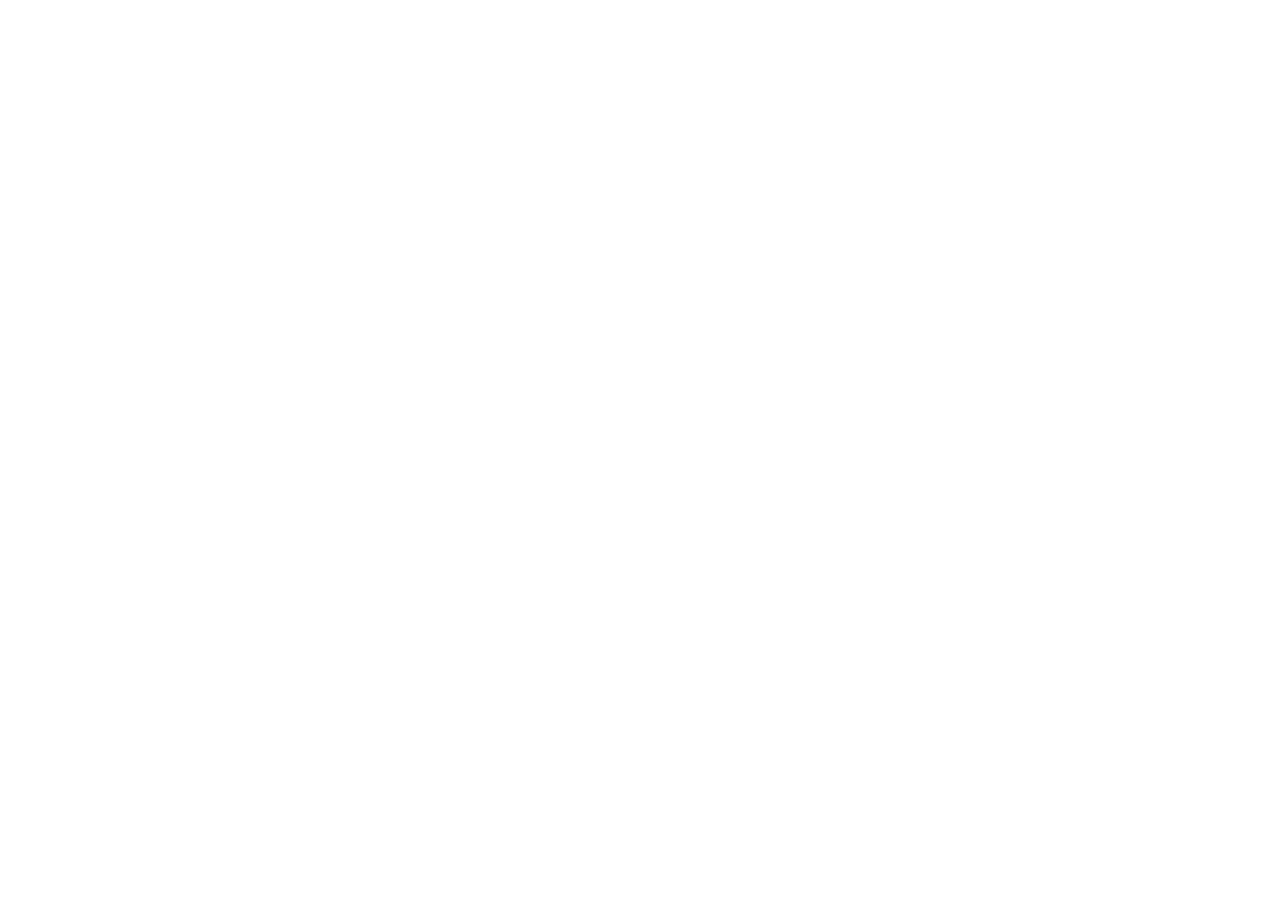
==== cg service.html @ f4475681 "start project" ====
<!DOCTYPE html>
<html lang="en">
<head>
    <meta charset="UTF-8">
    <meta http-equiv="X-UA-Compatible" content="IE=edge">
    <meta name="viewport" content="width=device-width, initial-scale=1.0">
    <title>Document</title>
</head>
<body>
    
</body>
</html>
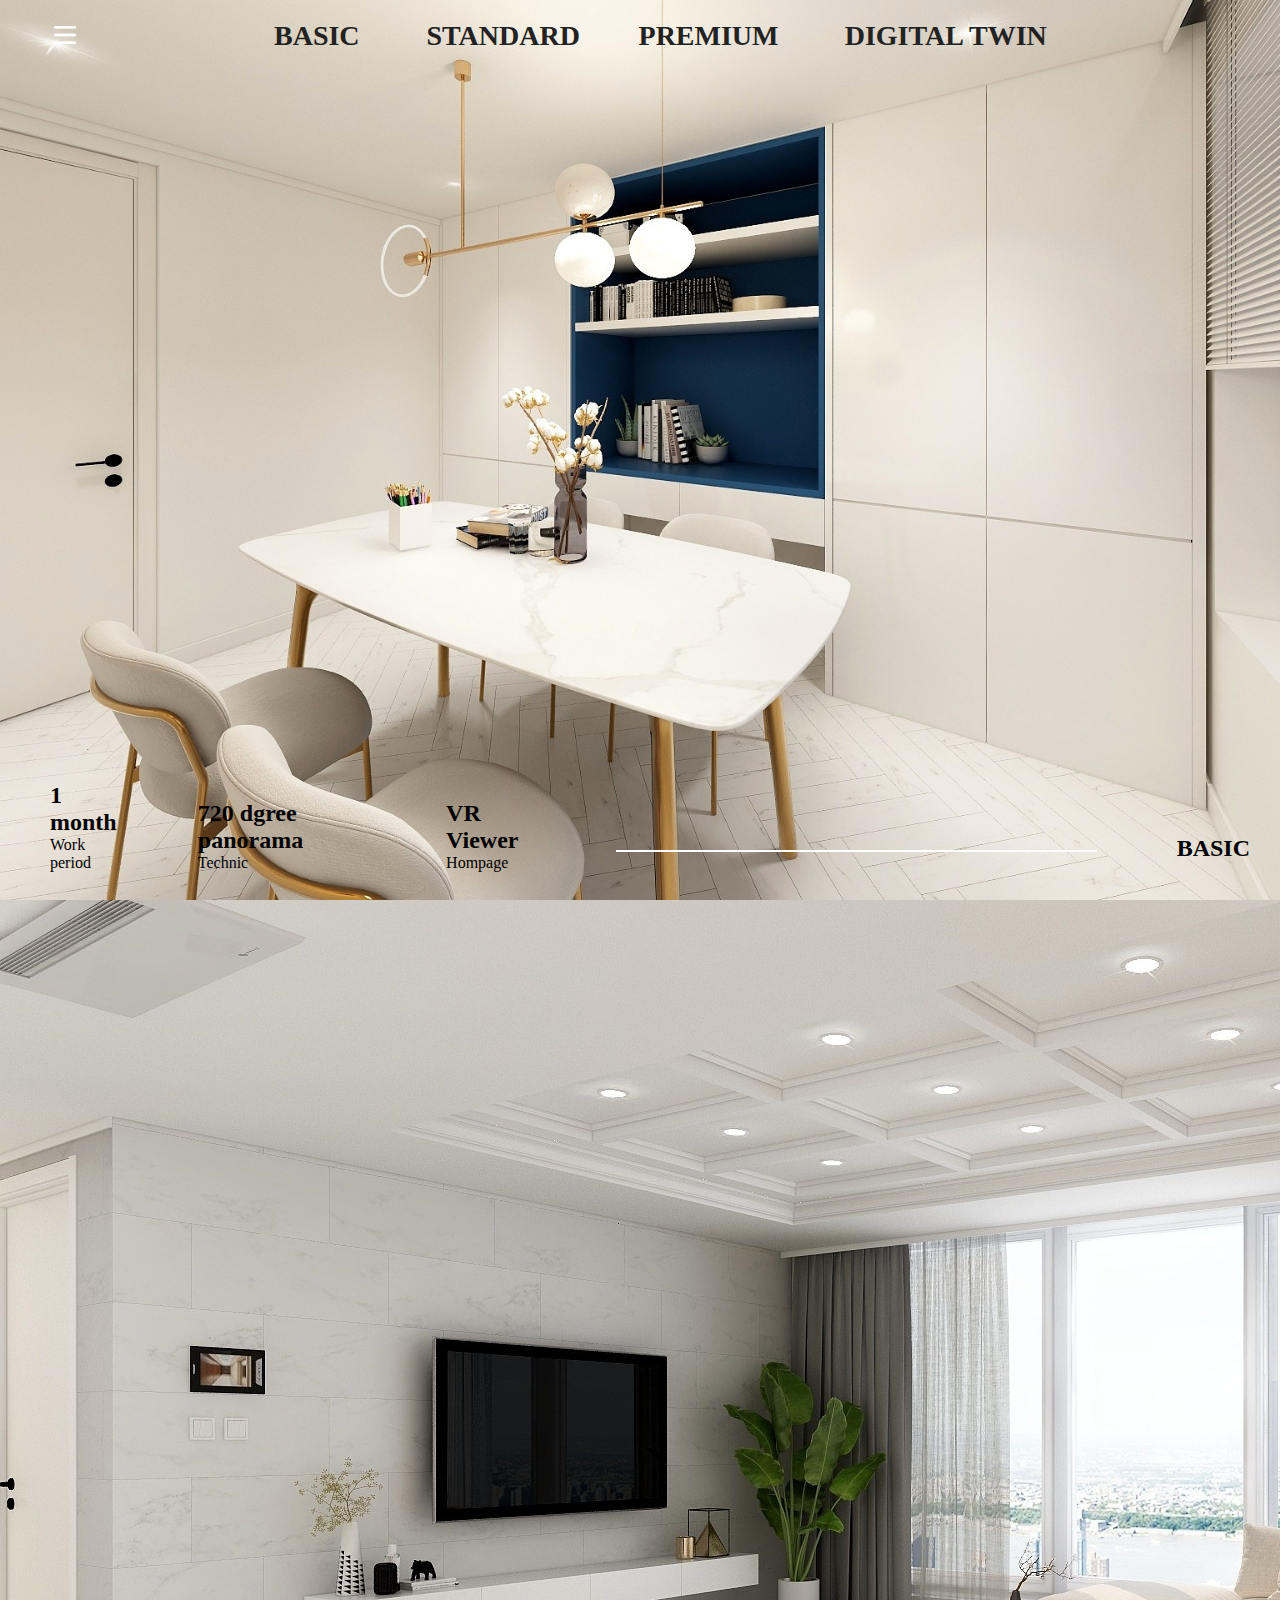
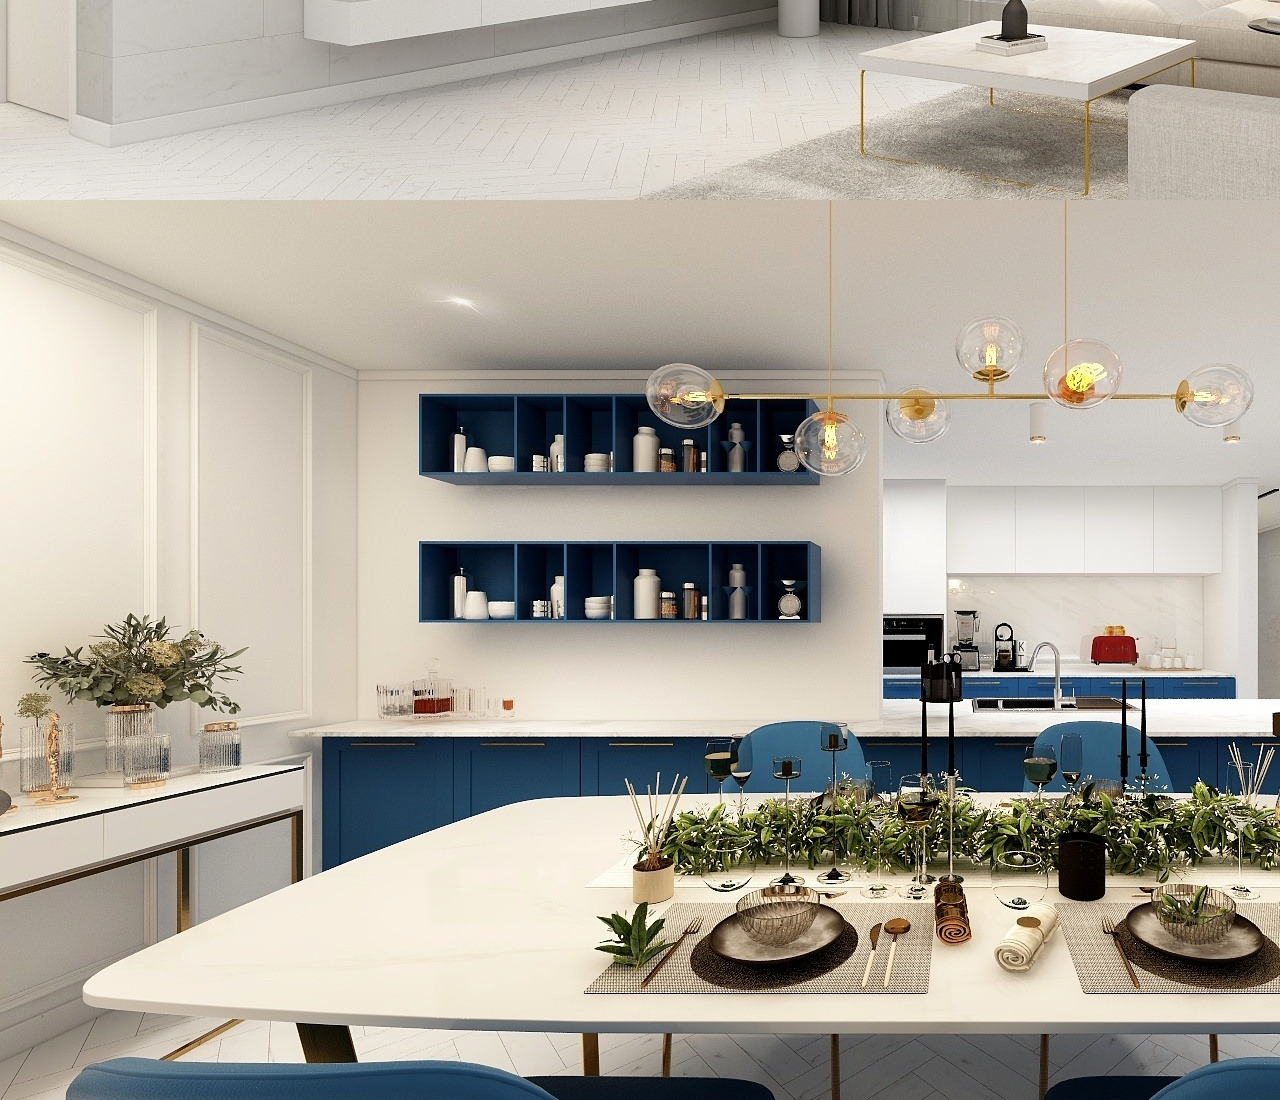
==== commit 37ec5d42: "서비스 페이지 만듬" ====
--- a/cg service.html
+++ b/cg service.html
@@ -1,12 +1,112 @@
 <!DOCTYPE html>
-<html lang="en">
+<html lang="kr">
 <head>
     <meta charset="UTF-8">
     <meta http-equiv="X-UA-Compatible" content="IE=edge">
     <meta name="viewport" content="width=device-width, initial-scale=1.0">
-    <title>Document</title>
+    <link rel="stylesheet" href="./cgservice.css">
+    <link reld="stylesheet" href="https://cdnjs.cloudflare.com/ajax/libs/font-awesome/6.1.2/css/all.min.css">
+     
+    <script src="https://cdnjs.cloudflare.com/ajax/libs/jquery/3.6.0/jquery.min.js"></script>
+    <title>CG SERVICE PAGE</title>
 </head>
 <body>
-    
-</body>
-</html>+    <header>
+        <a href="#" class="brand">HNB</a>
+        <div class="menu-btn5"></div>
+        <div class="navigation">
+            <div class="navigation-items">
+                <a href="#">HNB TOWN</a>
+                <a href="#">CONTACT</a>
+                <a class="lang" href="#">KOR</a>
+                <a class="none" href="#">WORKS</a>
+                <a class="none" href="#">SERVICE</a>
+                <a class="none" href="#">COTACT</a>
+                <a class="none1" href="#">KOR</a>
+            </div>
+        </div>
+    </header>
+    <div class="menu-btn3"></div>
+    <!-- 사이드바 -->
+    <div class="side-bar">
+        <div class="leftside-bar">
+            <div class="main-works1"><a href="#">WORKS</a>
+           
+            </div>
+            <div class="main-service1"><a href="#">SERVICE</a>
+                
+            </div>
+            <div class="main-about1"><a href="#">ABOUT</a>
+                
+            </div>
+            <div class="main-page"><a href="./index.html">MAIN</a>
+                
+            </div>
+        </div>
+        <div class="rightside-bar">
+            <div class="main-works">
+                <a href="./cg service.html" class="sub-item">VIRTUAL SPACE</a>
+                <a href="#" class="sub-item">DIGITAL TWIN</a>
+            </div>
+            <div class="main-service">
+                <a href="./vrproduction.html" class="sub-item">VR PRODUCTION</a>
+                <a href="#" class="sub-item">VR TOUR</a>
+            </div>
+            <div class="main-about">
+                    <a href="#" class="sub-item">INTRODUCE</a>
+                    <a href="#" class="sub-item">CONTACT</a>
+                </div>
+        </div>
+    </div>
+    <section class="service">
+        <div class="section-container">
+            <div class="service-img" id="serviceimg">
+                <div class="service-menu">
+                 <a href="./cg service.html"><div id="bas"><h2>BASIC</h2></div></a>
+                 <a href="./standard.html"><div id="pre"><h2>STANDARD</h2></div></a>
+                 <a href="./premium.html"><div id="sta"><h2>PREMIUM</h2></div></a>
+                 <a href="#"><div id="dig"><h2>DIGITAL TWIN</h2></div></a>
+                </div>
+                <div class="basic">
+                    <div class="workperiod">
+                        <h2 id="workperiod"> 1 month</h2>
+                        <p>Work period</p>
+                   </div>
+                    <div class="technic">
+                        <h2 id="technic">720 dgree panorama</h2>
+                        <p>Technic</p>
+                    </div>
+                    <div class="use">
+                        <h2 id="use">VR Viewer</h2>
+                        <p>Hompage</p>
+                    </div>
+                    <div class="line"></div>
+                    <div class="sn">
+                        <h2 id="sn">BASIC</h2>
+                    </div>
+                </div>
+              
+            </div>
+        </div>
+     </section>
+     <section class="making-image">
+        <div class="making-image-container">
+            <div class="making-image1"></div>
+            <div class="making-image2"></div>
+        </div>
+     </section>
+
+     <script src="app.js"></script>
+     <script src="slide.js"></script>
+     <script src="service.js"></script>
+     <script type="text/javascript">
+         $(document).ready(function(){
+         $('.leftside-bar').click(function(){
+         $(this).next('.catagory-submenu').slideToggle();
+       
+     });
+ 
+ });
+ </script>
+ </body>
+ </html>
--- a/cgservice.css
+++ b/cgservice.css
@@ -0,0 +1,372 @@
+*{
+    margin:0;
+    padding:0;
+}
+
+body{
+    width:100%;
+    min-width: 800px;
+    overflow-x: hidden;
+      
+}
+header{
+    display: none;
+}
+
+.menu-btn3 {
+    background:url(menu.png)no-repeat;
+    background-size: 50px;
+    background-position: center;
+    width:50px;
+    height: 50px;
+    cursor: pointer;
+    transition: 0.3s ease;
+    position:absolute;
+    z-index:1000;
+    margin:10px 20px 0 40px;
+
+}  
+
+.menu-btn3.active {
+    background:url(close.png)no-repeat;
+    background-size: 50px;
+    background-position: center;
+    width:50px;
+    height: 50px;
+    cursor: pointer;
+    transition: 0.3s ease;
+    position:absolute;
+    z-index:10000;
+    margin:10px 20px 0px 40px;
+}
+
+/* 사이드 바 만들기 */
+
+.side-bar {
+    display:none;
+}
+
+.side-bar.active {
+    display: flex;
+    width:600px;
+    height:100vh;
+    position: absolute;
+    margin-top:80px;
+    z-index:998;  
+}
+
+
+.side-bar .leftside-bar {
+    width:270px;
+    background-color:rgba(0,0 ,0,0.8);
+    padding:0px 20px 20px 30px;
+    margin-top:-20px;
+    ;
+       
+}
+
+.side-bar .leftside-bar .main-works1,
+.side-bar .leftside-bar .main-service1,
+.side-bar .leftside-bar .main-about1,
+.side-bar .leftside-bar .main-page {
+    margin-top: 80px;
+    
+   
+}
+.side-bar .rightside-bar {
+    width:200px;
+    background-color:rgba(0,0 ,0,0.5);
+    padding:0px 0 20px 40px;
+    margin-top: -20px;
+    display: none;
+    
+}
+.side-bar .rightside-bar.active {
+    display:block;
+    transform: 0.3s ease;
+}
+
+
+
+.side-bar .leftside-bar a,
+.side-bar .rightside-bar a{
+    text-decoration: none;
+    color: #fff;
+  
+
+}
+
+/* works 작은 pc*/
+.side-bar .rightside-bar .main-works 
+{ 
+    display: none; 
+   height:100vh;
+    margin-top:85px;  
+}
+
+.side-bar .rightside-bar .main-works a
+{   display:flex;
+    margin-bottom:20px;
+    
+}
+/* service  작은 pc*/
+.side-bar .rightside-bar .main-service 
+{  display: none; 
+    height:100vh;
+    margin-top: 195px;
+}
+
+.side-bar .rightside-bar .main-service a
+{   display:flex;
+    margin-bottom:20px;
+    
+}
+/* about 작은 pc */
+.side-bar .rightside-bar .main-about
+{ 
+    display: none; 
+    height:100vh;
+    margin-top: 305px; 
+}
+.side-bar .rightside-bar .main-about a
+{   display:flex;
+    margin-bottom:20px;
+    
+}
+
+.side-bar .rightside-bar .main-works.active,
+.side-bar .rightside-bar .main-service.active,
+.side-bar .rightside-bar .main-about.active {
+    display: block;
+    transform: 0.3s ease;
+}
+
+
+.side-bar .leftside-bar a {
+    font-size: 24px;
+    color:#fff;
+}
+
+.side-bar .leftside-bar a:before {
+    content:'';
+    position:absolute;
+    width:0;
+    height:2px;
+    background: #fff;
+    margin-top:15px;
+    left:80px;
+
+}
+.side-bar .leftside-bar a:hover {
+    color:red;
+    transition: 0.3s ease;
+}
+
+.side-bar .leftside-bar a:hover:before { 
+    width:15%;
+    height:2px;
+    background: red;
+    margin-top:15px;
+    left:130px;
+    transition: 0.3s ease;
+    color:red;
+
+}
+
+
+.side-bar .rightside-bar a:before {
+    content:'';
+    position:absolute;
+    width:0;
+    height:2px;
+    background: #fff;
+    margin-top:15px;
+    left:280px;
+
+}
+.side-bar .rightside-bar a:hover {
+    color:red;
+    transition: 0.3s ease;
+}
+
+.side-bar .rightside-bar a:hover:before { 
+    width:2%;
+    height:2px;
+    background: red;
+    margin-top:12px;
+    left:321px;
+    transition: 0.3s ease;
+    color:red;
+
+}
+/* 사이드바 끝 */
+/* 서비스 페이지 시작 */
+.service {
+    top:0;
+    left:0;
+    padding:0;
+    width:100%;
+   
+   }
+
+   .section-container {
+    width:100%;
+    height:100vh;
+   }
+
+   .section-container .service-img {
+    width: 100%;
+    height: 100%;
+    background-image: url("./images/1\ \(1\).jpg");
+    background-size:cover;
+    background-position: center;
+
+   }
+.section-container .service-img:hover{
+    cursor: pointer;
+ }
+ .section-container .service-img .service-menu {
+    display: flex;
+    width: 100%;
+    justify-content: center;
+   }
+   .section-container .service-img .service-menu a{
+        text-decoration: none;
+        color:#222;
+        transform: translateX(10%);
+   }
+   .section-container .service-img .service-menu div {
+    padding: 20px 30px;
+   }
+ .section-container .service-img .service-menu div h2 {
+    font-size: 28px;
+    font-weight: 800;
+    position: relative;
+   }
+   .section-container .service-img .service-menu h2:before {
+      content:'';
+      position: absolute;
+      width:0;
+      height: 3px;
+      background-color: #fff;
+      transition: 0.3s ease;
+      margin-top:40px;
+      left:0;
+     
+   }
+   .section-container .service-img .service-menu h2:hover:before{
+     width:100%;
+   }
+
+ 
+   .section-container .service-img .basic {
+    width:100%;
+    height: 100%;
+    display: flex;
+    align-items: flex-end;
+    justify-content: center;
+    margin-bottom: 10%;
+  
+   }
+
+   .section-container .service-img .basic div {
+      margin:10px 30px 100px 50px;
+
+   }
+
+   .section-container .service-img .basic .line {
+    width: 600px;
+    height:2px;
+    background-color: #fff;
+    margin-bottom: 120px;
+   }
+
+   .section-container .service-img .basic .sn {
+    margin-bottom:110px;
+   }
+
+   
+   .section-container .service-img .basic h2 {
+    font-size: 24px;
+   }
+
+   /* 메이킹 이미지 */
+   .making-image {
+    width:100%;
+    height:100vh;
+   }
+   .making-image .making-image-container {
+    width:100%;
+    height:100%;
+   }
+   .making-image .making-image-container .making-image1 {
+    width:100%;
+    height:100%;
+      background-image: url("./images/1\ \(3\).jpg");
+   }
+   .making-image .making-image-container .making-image2 {
+    width:100%;
+    height:100%;
+    background-image: url("./images/1\ \(4\).jpg");
+ }
+
+   @media (max-width:1040px) {
+    .section-container .service-img {
+        min-width: 500px;
+        min-height: 500px;
+      
+    }
+    .section-container .service-img .service-menu {
+        display: grid;
+     
+    }
+    .section-container .service-img .service-menu div {
+        background-color: rgba(255,255,255,0.5);
+        margin: 20px 0 0 20px;
+        transform: translateY(150%);
+        transform: translateX(-150%);
+    }
+    .section-container .service-img .service-menu div h2{
+        font-size: 22px;
+
+    }
+    /* 밑에 설명 */
+
+    .section-container .service-img .basic {
+        margin-top:-300px;
+
+    }
+
+
+   }
+
+   @media (max-width:520px) {
+    .section-container .service-img .service-menu div {
+        background-color: rgba(255,255,255,0.5);
+        margin: 20px 0 0 20px;
+        transform: translateY(20%);
+        transform: translateX(-150%);
+    }
+    .section-container .service-img .basic {
+         display: flex;
+         width:20%;
+         transform: translateX(80%);
+       
+        
+    }
+    .section-container .service-img .basic div {
+         margin-right: 0px;
+    }
+    .section-container .service-img .basic .workperiod {
+        margin-bottom: 87px;
+    }
+    .section-container .service-img .basic div h2{
+        font-size: 15px;
+        color: #fff;
+    }
+    .section-container .service-img .basic div p {
+        font-size: 10px;
+        color: #fff;
+    }
+
+   }